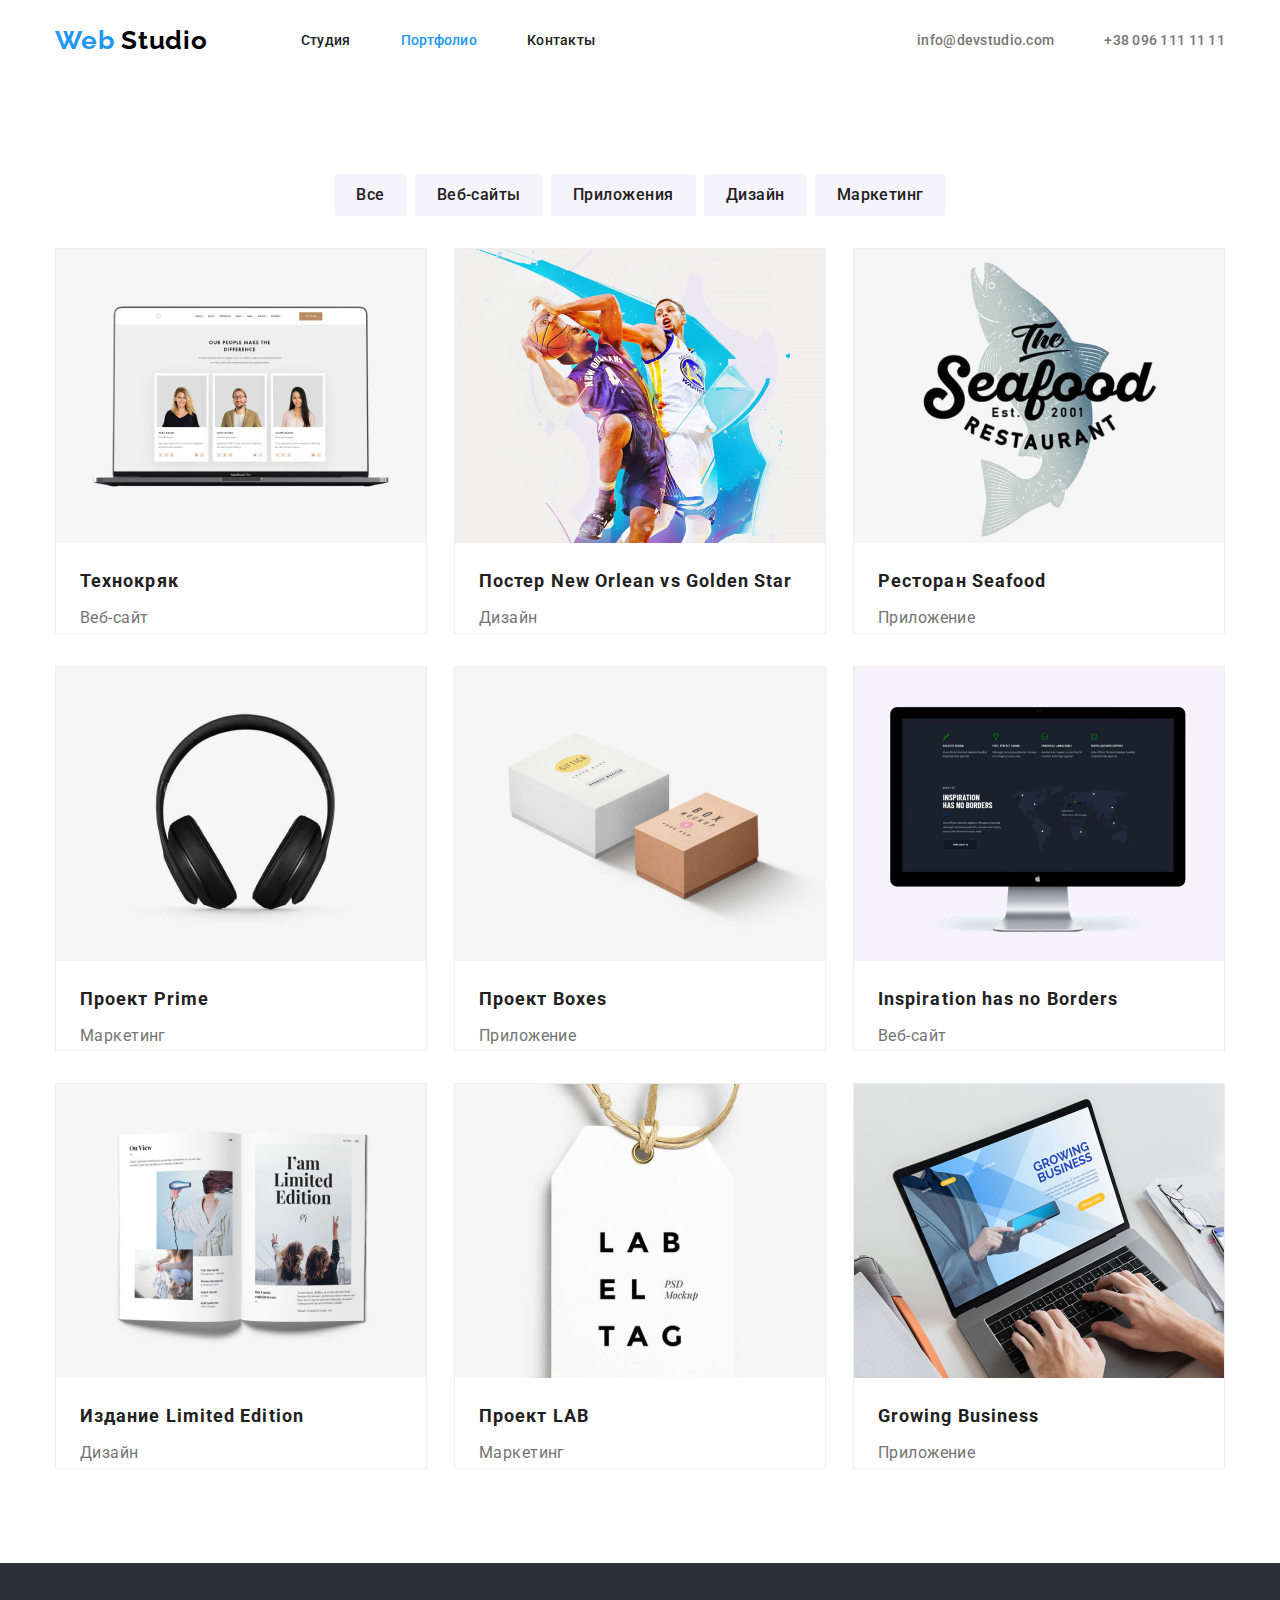
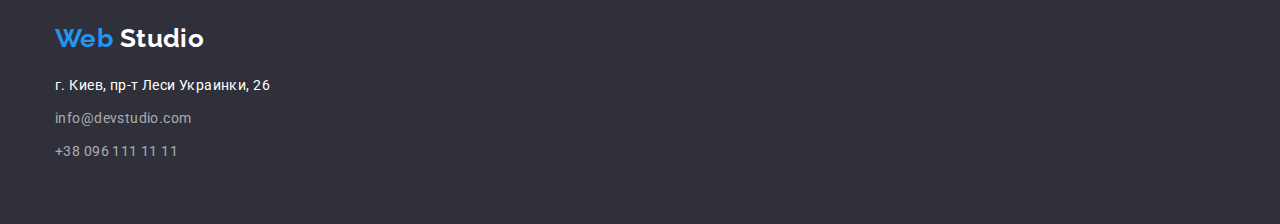
==== portfolio.html @ 97358091 "первая ревизия" ====
<!DOCTYPE html>
<html lang="en">
	<head>
		<meta charset="UTF-8" />
		<meta name="viewport" content="width=device-width, initial-scale=1.0" />
		<title>Портфолио</title>
		<link
			rel="stylesheet"
			href="https://cdnjs.cloudflare.com/ajax/libs/modern-normalize/0.7.0/modern-normalize.min.css"
		/>

		<link
			href="https://fonts.googleapis.com/css2?family=Raleway:wght@700&family=Roboto:wght@400;500;700;900&display=swap"
			rel="stylesheet"
		/>

		<link rel="stylesheet" href="./css/styles.css" />
	</head>
	<body>
		<header class="header">
			<div class="container">
				<nav class="navigation">
					<a class="header-logo" href="./index.html">
						<span class="current">Web</span>
						Studio
					</a>
					<ul class="list nav-main">
						<li class="nav-item"><a class="link" href="./index.html">Студия</a></li>
						<li class="nav-item"><a class="link current" href="./portfolio.html">Портфолио</a></li>
						<li class="nav-item"><a class="link" href="#">Контакты</a></li>
					</ul>
				</nav>
				<ul class="list contacts-list">
					<li class="contacts-item">
						<a class="link" href="mailto:info@devstudio.com">info@devstudio.com</a>
					</li>
					<li class="contacts-item">
						<a class="link" href="tel:+380961111111">+38 096 111 11 11</a>
					</li>
				</ul>
			</div>
		</header>
		<main>
			<section class="section">
				<div class="container">
					<h1 class="visually-hidden">Портфолио</h1>
					<ul class="list button_filter">
						<li>
							<button type="button" class="button secondary">Все</button>
						</li>
						<li>
							<button type="button" class="button secondary">Веб-сайты</button>
						</li>
						<li>
							<button type="button" class="button secondary">Приложения</button>
						</li>
						<li>
							<button type="button" class="button secondary">Дизайн</button>
						</li>
						<li>
							<button type="button" class="button secondary">Маркетинг</button>
						</li>
					</ul>
					<!-- Основной список работ в портфолио -->
					<ul class="list portfolio-list">
						<li class="project_card">
								<img src="./images/portfolio/technocrack.jpg" alt="Веб-сайт Технокряк" width="370" />
								<h2 class="title">Технокряк</h2>
								<p class="text">Веб-сайт</p>
						</li>
						<li class="project_card">
								<img
									src="./images/portfolio/neworlean.jpg"
									alt="Дизайн постера New Orlean vs Golden Star"
									width="370"
								/>
								<h2 class="title">Постер New Orlean vs Golden Star</h2>
								<p class="text">Дизайн</p>
						</li>
						<li class="project_card">
								<img
									src="./images/portfolio/seafood.jpg"
									alt="Приложение ресторана Seafood"
									width="370"
								/>
								<h2 class="title">Ресторан Seafood</h2>
								<p class="text">Приложение</p>
						</li>
						<li class="project_card">
								<img src="./images/portfolio/prime.jpg" alt="Проект Prime" width="370" />
								<h2 class="title">Проект Prime</h2>
								<p class="text">Маркетинг</p>
						</li>
						<li class="project_card">
								<img src="./images/portfolio/boxes.jpg" alt="Приложение Boxes" width="370" />
								<h2 class="title">Проект Boxes</h2>
								<p class="text">Приложение</p>
						</li>
						<li class="project_card">
								<img
									src="./images/portfolio/inspiration.jpg"
									alt="Веб-сайт Inspiration has no Borders"
									width="370"
								/>
								<h2 lang="en" class="title">Inspiration has no Borders</h2>
								<p class="text">Веб-сайт</p>
						</li>
						<li class="project_card">
								<img
									src="./images/portfolio/limedition.jpg"
									alt="Дизайн издания Limited Edition"
									width="370"
								/>
								<h2 class="title">Издание Limited Edition</h2>
								<p class="text">Дизайн</p>
						</li>
						<li class="project_card">
								<img src="./images/portfolio/lab.jpg" alt="Проект LAB" width="370" />
								<h2 class="title">Проект LAB</h2>
								<p class="text">Маркетинг</p>
						</li>
						<li class="project_card">
								<img
									src="./images/portfolio/growingbusiness.jpg"
									alt="Приложение Growing Business"
									width="370"
								/>
								<h2 lang="en" class="title">Growing Business</h2>
								<p class="text">Приложение</p>
						</li>
					</ul>
				</div>
			</section>
		</main>
		<!-- Footer -->
			<footer class="footer">
				<div class="container">
					<a class="footer-logo" href="./index.html">
						<span class="current">Web</span>
						Studio
					</a>
					<address class="footer-address"> 
						<p class="text"> г. Киев, пр-т Леси Украинки, 26</p>
						<ul class="footer-contacts">
							<li>
								<a class="footer-link" href="mailto:info@devstudio.com">info@devstudio.com</a>
							</li>
							<li>
								<a class="footer-link" href="tel:+380961111111">+38 096 111 11 11</a>
							</li>
						</ul>
					</address>
				</div>
			</footer>
	</body>
</html>
---- css/styles.css ----
/* CSS-переменные */
:root {
	--main-text-color: #212121;
	--second-text-color: #757575;
	--accent-color: #2196f3;
	--main-bg-color: #ffffff;
	--second-bg-color: #f5f4fa;
	--third-bg-color: #2f303a;
	--main-dark-color: #000000;

	/* Font */
	--main-font: "Roboto", sans-serif;
	--secondary-font: "Raleway", sans-serif;
}

/* Базовые настройки CSS */
html {
	box-sizing: border-box;
}

*,
*::after,
*::before {
	box-sizing: inherit;
}

body {
	background-color: var(--main-bg-color);
	color: var(--main-text-color);
	font-family: var(--main-font);
	font-size: 14px;
	line-height: 1.71;
	letter-spacing: 0.03em;
}

/* Стили для обнуления верхних отступов у элементов */
h1,
h2,
h3,
h4,
h5,
h6,
p {
	margin: 0;
}

/* Класс для обнуления базовых свойств у списков (ul) */
.list {
	list-style: none;
	padding-left: 0;
	margin: 0;
}

/* Класс для обнуления базовых свойств у ссылок */
a {
	display: block;
	text-decoration: none;
	color: inherit;
}

/* Свойства для корректного отображения картинок */
img {
	display: block;
	max-width: 100%;
	height: auto;
}

button {
	font-family: inherit;
	cursor: pointer;
	background-color: inherit;
	border: none;
}

.visually-hidden {
	position: absolute;
	clip: rect(0 0 0 0);
	width: 1px;
	height: 1px;
	margin: -1px;
}

.container {
	width: 1200px;
	padding-left: 15px;
	padding-right: 15px;
	margin-left: auto;
	margin-right: auto;
	align-items: center;
	justify-content: center;
}

.header {
	font-weight: 500;
	line-height: 1.14;
	letter-spacing: 0.02em;
}

.header .container {
	display: flex;
	align-items: center;
}

.header-logo {
	color: var(--main-dark-color);
	font-family: var(--secondary-font);
	font-weight: 700;
	font-size: 26px;
	line-height: 1.19;
	letter-spacing: 0.03em;
}

.navigation,
.contacts-list,
.nav-main {
	display: flex;
	align-items: center;
}

.contacts-list {
	margin-left: auto;
}

.nav-main {
	margin-left: 93px;
}

.nav-item + .nav-item {
	margin-left: 50px;
}

.nav-main .link.current,
.header-logo .current,
.footer-logo .current {
	color: var(--accent-color);
}

.nav-main .link:hover,
.nav-main .link:focus {
	color: var(--accent-color);
}

.contacts-list .link {
	color: var(--second-text-color);
}

.contacts-list .link:hover,
.contacts-list .link:focus {
	color: var(--accent-color);
}

.contacts-item + .contacts-item {
	margin-left: 50px;
}

.link {
	line-height: 16px;
	padding-top: 32px;
	padding-bottom: 32px;
}

.hero {
	padding-top: 200px;
	padding-bottom: 200px;
	background-color: var(--third-bg-color);
}

.content-box {
	display: flex;
	width: 696px;
	margin-left: auto;
	margin-right: auto;
}

.hero-title {
	color: var(--main-bg-color);
	font-weight: 900;
	font-size: 44px;
	line-height: 1.36;
	text-align: center;
	letter-spacing: 0.06em;
	text-transform: uppercase;
}

.button-wrapper {
	flex-wrap: wrap;
	align-items: center;
	justify-content: center;
}
.button {
	color: var(--main-bg-color);
	background-color: var(--accent-color);
	font-size: 16px;
	border-radius: 4px;
}

.button.primary {
	padding: 10px 32px;
	margin-top: 30px;
	display: block;
	margin-left: auto;
	margin-right: auto;
	font-weight: 700;
	line-height: 1.87;
	letter-spacing: 0.06em;
}

.feature .title {
	font-size: 14px;
	line-height: 1.14;
	text-transform: uppercase;
}

.feature .text {
	color: var(--second-text-color);
}

.feature {
	display: flex;
	margin: -15px;
}

.feature li {
	width: 270px;
	margin: 15px;
}

/* Секция */

.section {
	padding-top: 94px;
	padding-bottom: 94px;
}

.our-work {
	padding-top: 0;
}

.our-work-list {
	display: flex;
	margin: -15px;
}

.our-work-list li {
	margin: 15px;
	/* width: 370px; */
}

.section-title {
	margin-bottom: 50px;
	font-size: 36px;
	line-height: 1.17;
	text-align: center;
}

.team {
	background-color: var(--second-bg-color);
}

.team-list {
	display: flex;
	margin: -15px;
}

.team-list li {
	width: 270px;
	margin: 15px;
}

.team-list .title {
	margin-bottom: 10px;
	font-weight: 500;
	font-size: 16px;
	line-height: 1.19;
}

.team-list .text {
	color: var(--second-text-color);
	font-size: 16px;
	line-height: 1.19;
}

.thumb {
	text-align: center;
	padding: 30px 0;
}

.footer {
	padding-top: 60px;
	padding-bottom: 60px;
	background-color: var(--third-bg-color);
}

.footer-logo {
	color: var(--main-bg-color);
	font-family: var(--secondary-font);
	font-weight: 700;
	font-size: 26px;
	line-height: 1.19;
}

.footer-address {
	font-style: normal;
	margin-top: 20px;
	list-style: none;
	text-decoration: none;
}

.footer-address .footer-contacts {
	list-style: none;
	text-decoration: none;
	padding: 0;
	margin: 0;
}

.footer-address .text {
	color: var(--main-bg-color);
}

.footer-address .footer-link {
	color: rgba(255, 255, 255, 0.6);
	margin-top: 9px;
}

.footer-address .footer-link:hover,
.footer-address .footer-link:focus {
	color: var(--accent-color);
}

/* Страница Портфолио */
.button_filter {
	display: flex;
	list-style: none;
	justify-content: center;
	align-items: center;
}

.button_filter .button.secondary {
	padding: 6px 22px;
	font-weight: 500;
	margin: 0 4px;
	line-height: 1.85;
	letter-spacing: 0.03em;
	background-color: var(--second-bg-color);
	color: var(--main-text-color);
}

.button.secondary:hover,
.button.secondary:focus {
	background-color: var(--accent-color);
	filter: drop-shadow(0px 4px 4px rgba(0, 0, 0, 0.25));
	color: var(--main-bg-color);
}
.portfolio-list {
	display: flex;
	flex-wrap: wrap;
	justify-content: space-between;
}

.portfolio-list .project_card {
	box-sizing: border-box;
	background: #ffffff;
	border: 1px solid #eeeeee;
	box-sizing: border-box;
	margin-top: 32px;
	padding: 0;
}

.project_card .title {
	color: var(--main-text-color);
	font-size: 18px;
	line-height: 2;
	letter-spacing: 0.06em;
	margin-top: 20px;
	margin-left: 24px;
}

.project_card .text {
	color: var(--second-text-color);
	font-size: 16px;
	line-height: 1.87;
	margin-top: 4px;
	margin-left: 24px;
}
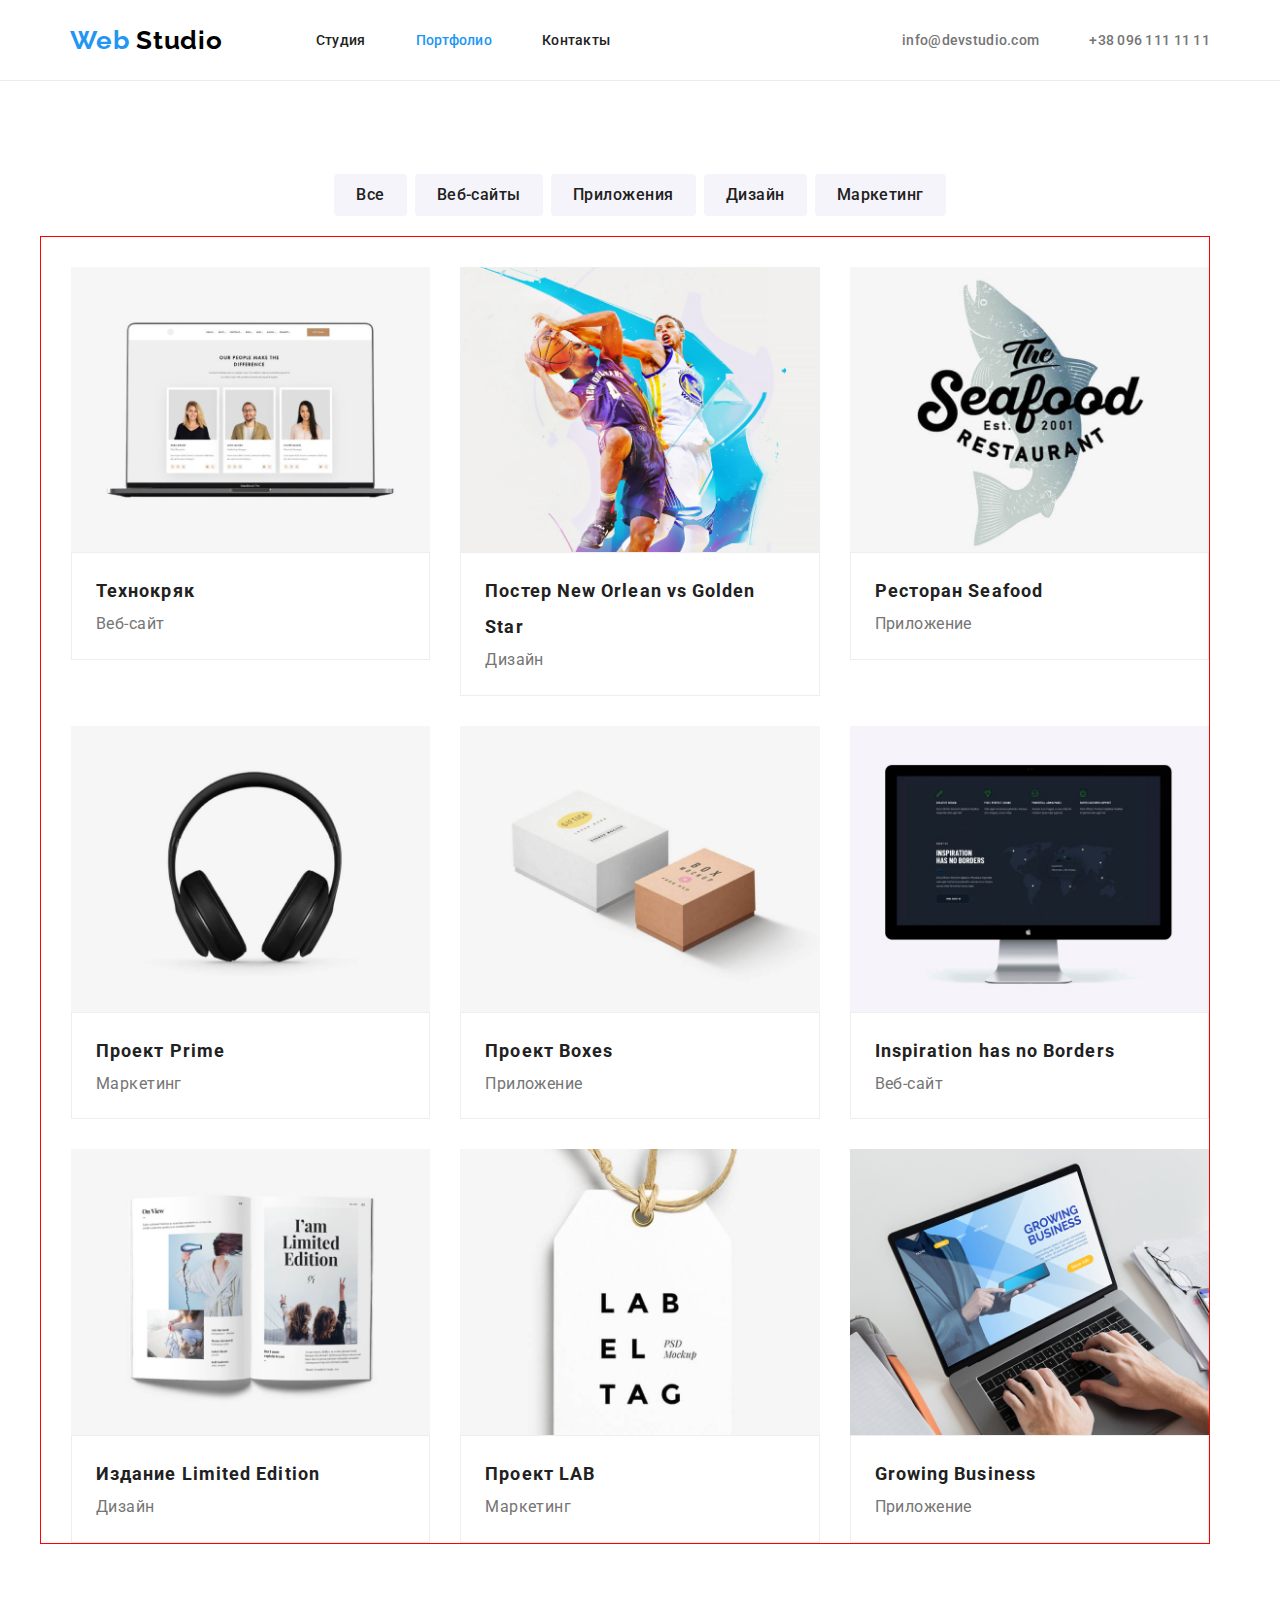
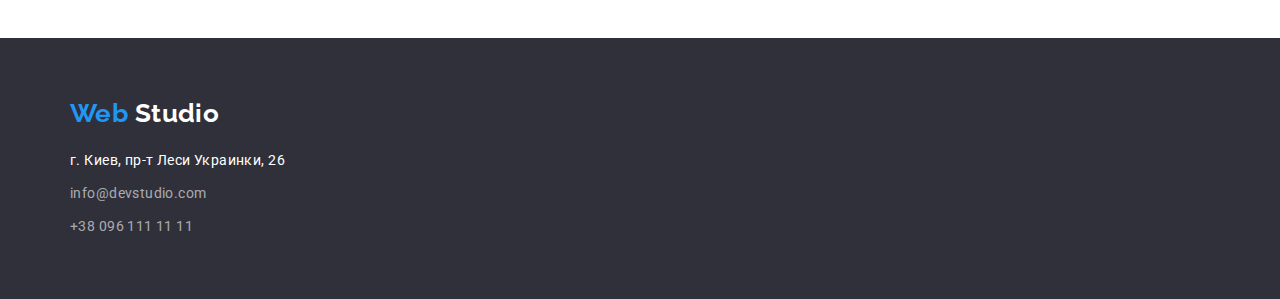
==== commit f0fb243c: "версия 2" ====
--- a/portfolio.html
+++ b/portfolio.html
@@ -45,19 +45,19 @@
 				<div class="container">
 					<h1 class="visually-hidden">Портфолио</h1>
 					<ul class="list button_filter">
-						<li>
+						<li class="button_item">
 							<button type="button" class="button secondary">Все</button>
 						</li>
-						<li>
+						<li class="button_item">
 							<button type="button" class="button secondary">Веб-сайты</button>
 						</li>
-						<li>
+						<li class="button_item">
 							<button type="button" class="button secondary">Приложения</button>
 						</li>
-						<li>
+						<li class="button_item">
 							<button type="button" class="button secondary">Дизайн</button>
 						</li>
-						<li>
+						<li class="button_item">
 							<button type="button" class="button secondary">Маркетинг</button>
 						</li>
 					</ul>
@@ -65,8 +65,11 @@
 					<ul class="list portfolio-list">
 						<li class="project_card">
 								<img src="./images/portfolio/technocrack.jpg" alt="Веб-сайт Технокряк" width="370" />
-								<h2 class="title">Технокряк</h2>
-								<p class="text">Веб-сайт</p>
+								<div class="card_box">
+									<h2 class="title">Технокряк</h2>
+									<p class="text">Веб-сайт</p>
+								</div>
+
 						</li>
 						<li class="project_card">
 								<img
@@ -74,8 +77,11 @@
 									alt="Дизайн постера New Orlean vs Golden Star"
 									width="370"
 								/>
-								<h2 class="title">Постер New Orlean vs Golden Star</h2>
-								<p class="text">Дизайн</p>
+								<div class="card_box">
+									<h2 class="title">Постер New Orlean vs Golden Star</h2>
+									<p class="text">Дизайн</p>
+								</div>
+
 						</li>
 						<li class="project_card">
 								<img
@@ -83,18 +89,33 @@
 									alt="Приложение ресторана Seafood"
 									width="370"
 								/>
-								<h2 class="title">Ресторан Seafood</h2>
-								<p class="text">Приложение</p>
+								<div class="card_box">
+									<h2 class="title">Ресторан Seafood</h2>
+									<p class="text">Приложение</p>
+								</div>
+
 						</li>
 						<li class="project_card">
-								<img src="./images/portfolio/prime.jpg" alt="Проект Prime" width="370" />
-								<h2 class="title">Проект Prime</h2>
-								<p class="text">Маркетинг</p>
+								<img 
+									src="./images/portfolio/prime.jpg" 
+									alt="Проект Prime" 
+									width="370" 
+								/>
+								<div class="card_box">
+									<h2 class="title">Проект Prime</h2>
+									<p class="text">Маркетинг</p>
+								</div>
 						</li>
 						<li class="project_card">
-								<img src="./images/portfolio/boxes.jpg" alt="Приложение Boxes" width="370" />
-								<h2 class="title">Проект Boxes</h2>
-								<p class="text">Приложение</p>
+								<img 
+									src="./images/portfolio/boxes.jpg" 
+									alt="Приложение Boxes" 
+									width="370" 
+								/>
+								<div class="card_box">
+									<h2 class="title">Проект Boxes</h2>
+									<p class="text">Приложение</p>
+								</div>
 						</li>
 						<li class="project_card">
 								<img
@@ -102,8 +123,10 @@
 									alt="Веб-сайт Inspiration has no Borders"
 									width="370"
 								/>
-								<h2 lang="en" class="title">Inspiration has no Borders</h2>
-								<p class="text">Веб-сайт</p>
+								<div class="card_box">
+									<h2 lang="en" class="title">Inspiration has no Borders</h2>
+									<p class="text">Веб-сайт</p>
+								</div>
 						</li>
 						<li class="project_card">
 								<img
@@ -111,13 +134,21 @@
 									alt="Дизайн издания Limited Edition"
 									width="370"
 								/>
-								<h2 class="title">Издание Limited Edition</h2>
-								<p class="text">Дизайн</p>
+								<div class="card_box">
+									<h2 class="title">Издание Limited Edition</h2>
+									<p class="text">Дизайн</p>
+								</div>
 						</li>
 						<li class="project_card">
-								<img src="./images/portfolio/lab.jpg" alt="Проект LAB" width="370" />
-								<h2 class="title">Проект LAB</h2>
-								<p class="text">Маркетинг</p>
+								<img 
+									src="./images/portfolio/lab.jpg" 
+									alt="Проект LAB" 
+									width="370" 
+								/>
+								<div class="card_box">
+									<h2 class="title">Проект LAB</h2>
+									<p class="text">Маркетинг</p>
+								</div>
 						</li>
 						<li class="project_card">
 								<img
@@ -125,8 +156,10 @@
 									alt="Приложение Growing Business"
 									width="370"
 								/>
-								<h2 lang="en" class="title">Growing Business</h2>
-								<p class="text">Приложение</p>
+								<div class="card_box">
+									<h2 lang="en" class="title">Growing Business</h2>
+									<p class="text">Приложение</p>
+								</div>
 						</li>
 					</ul>
 				</div>
--- a/css/styles.css
+++ b/css/styles.css
@@ -81,7 +81,7 @@
 }
 
 .container {
-	width: 1200px;
+	width: 1170px;
 	padding-left: 15px;
 	padding-right: 15px;
 	margin-left: auto;
@@ -94,6 +94,8 @@
 	font-weight: 500;
 	line-height: 1.14;
 	letter-spacing: 0.02em;
+	outline: 1px solid rgba(236, 236, 236, 1);
+	border-color: #000000;
 }
 
 .header .container {
@@ -213,6 +215,7 @@
 
 .feature .text {
 	color: var(--second-text-color);
+	margin-top: 10px;
 }
 
 .feature {
@@ -243,7 +246,6 @@
 
 .our-work-list li {
 	margin: 15px;
-	/* width: 370px; */
 }
 
 .section-title {
@@ -333,12 +335,16 @@
 	list-style: none;
 	justify-content: center;
 	align-items: center;
+	margin-bottom: 50px;
+}
+
+.button_filter .button_item {
+	margin: 0 4px;
 }
 
 .button_filter .button.secondary {
 	padding: 6px 22px;
 	font-weight: 500;
-	margin: 0 4px;
 	line-height: 1.85;
 	letter-spacing: 0.03em;
 	background-color: var(--second-bg-color);
@@ -354,31 +360,34 @@
 .portfolio-list {
 	display: flex;
 	flex-wrap: wrap;
-	justify-content: space-between;
+	margin: 0;
+	padding: 0;
+	margin-top: -30px;
+	margin-left: -30px;
+	border: 1px solid red;
 }
 
 .portfolio-list .project_card {
+	flex-basis: calc(100% / 3 - 30px);
+	margin-left: 30px;
+	margin-top: 30px;
+}
+
+.project_card .card_box {
+	padding: 20px 24px;
 	box-sizing: border-box;
 	background: #ffffff;
 	border: 1px solid #eeeeee;
-	box-sizing: border-box;
-	margin-top: 32px;
-	padding: 0;
-}
-
+}
 .project_card .title {
 	color: var(--main-text-color);
 	font-size: 18px;
 	line-height: 2;
 	letter-spacing: 0.06em;
-	margin-top: 20px;
-	margin-left: 24px;
 }
 
 .project_card .text {
 	color: var(--second-text-color);
 	font-size: 16px;
 	line-height: 1.87;
-	margin-top: 4px;
-	margin-left: 24px;
-}
+}
